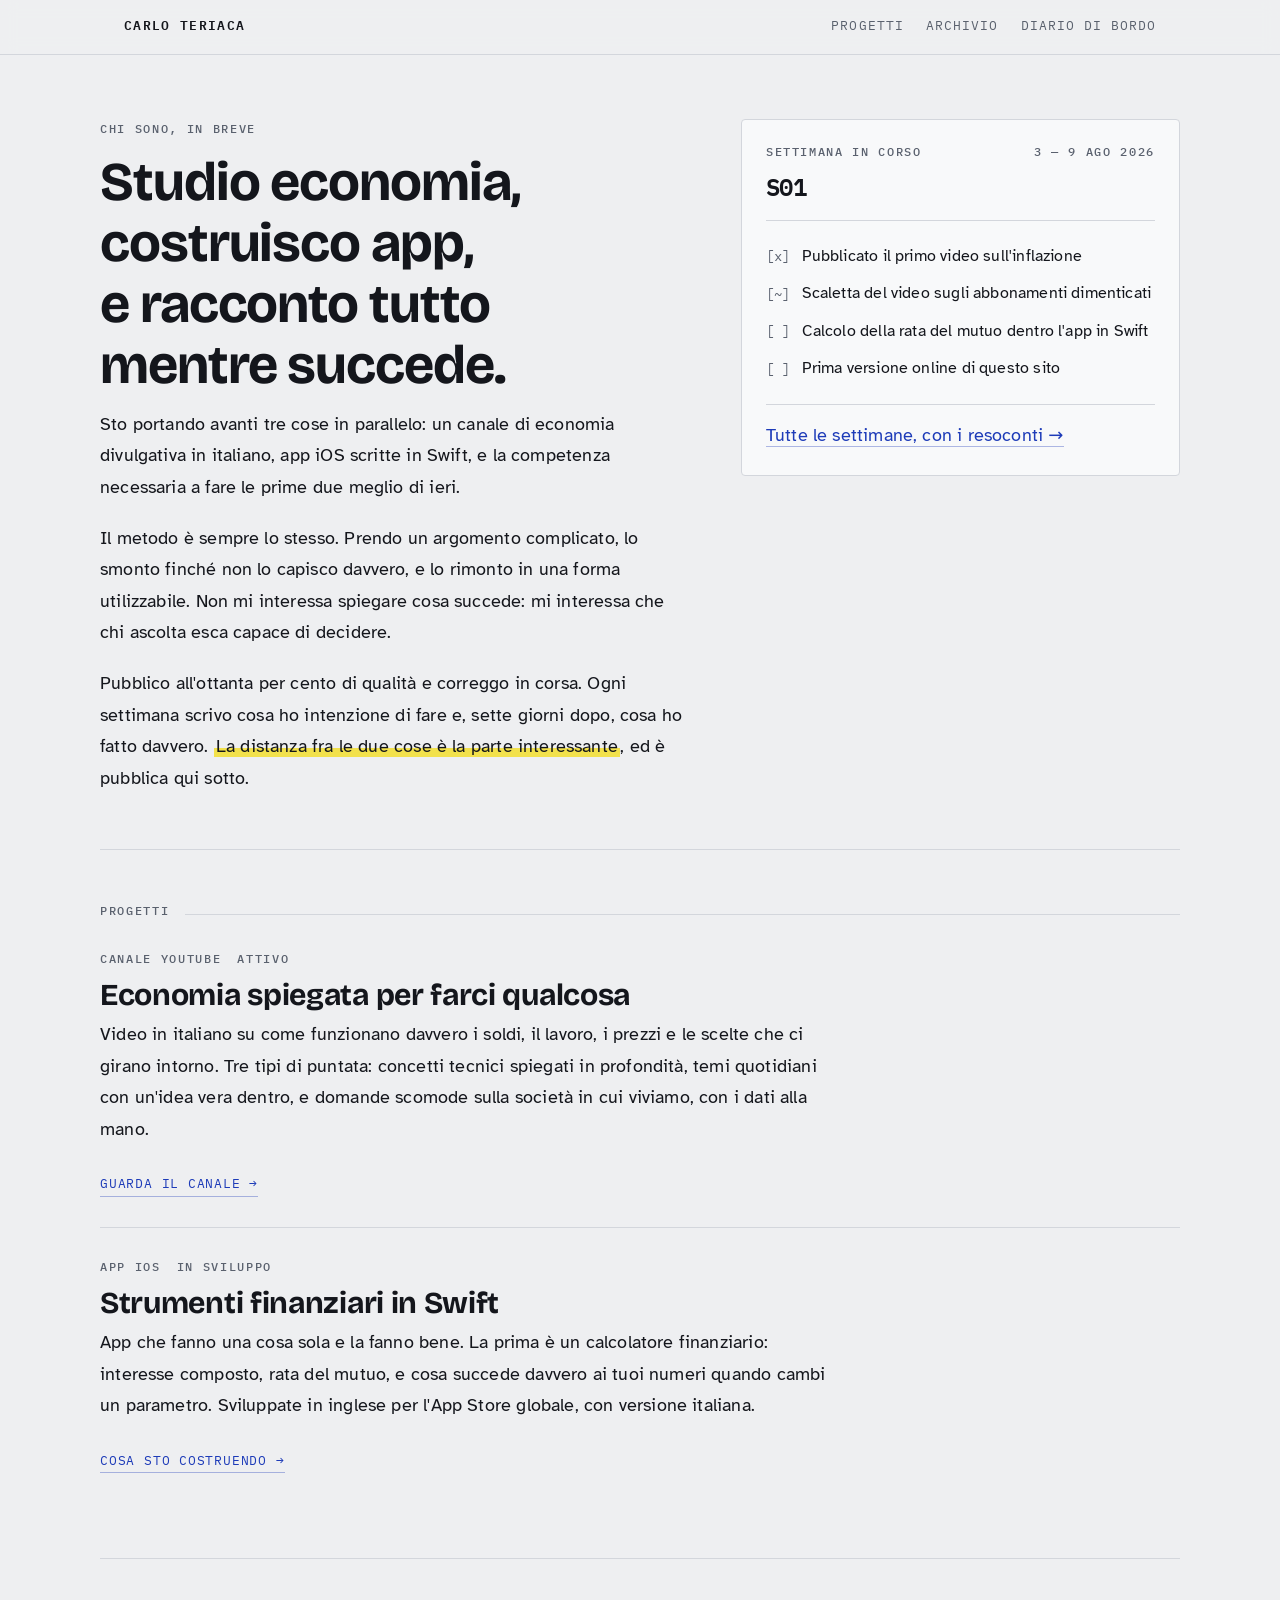
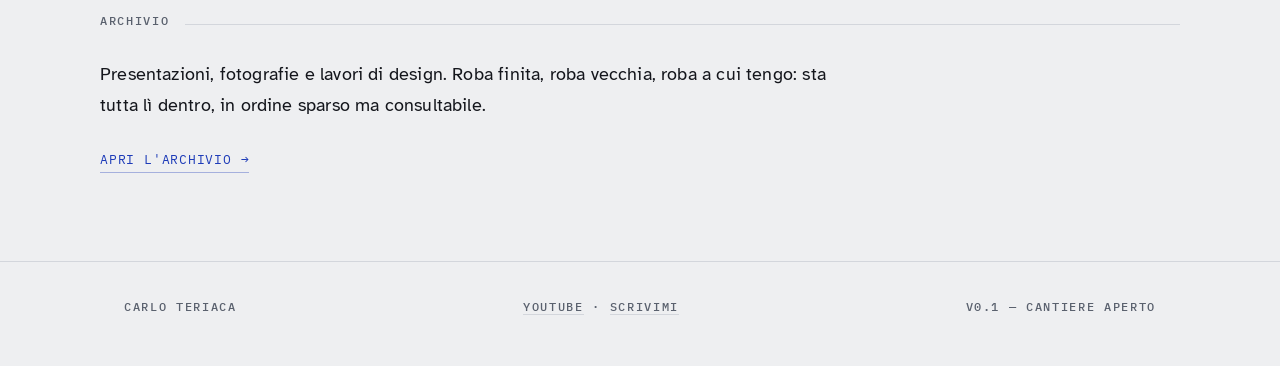
==== index.html @ e56ac896 "Add files via upload" ====
<!DOCTYPE html>
<!--
  HOME — cosa cambiare qui:
  1) "Carlo Teriaca"  -> il tuo nome (compare nel titolo, nella barra e nel footer)
  2) "info@carloteriaca.com" -> la tua email
  3) "https://www.youtube.com/@carloteriaca_economia" -> il link vero del canale
  4) Il blocco "Settimana in corso": aggiornalo ogni lunedì, è lo stesso testo
     che metti anche in diario.html
  Per la versione inglese: duplica tutta la cartella in /en/ e traduci.
-->
<html lang="it">
<head>
<meta charset="utf-8">
<meta name="viewport" content="width=device-width, initial-scale=1">
<title>Carlo Teriaca — economia, app, lavori in corso</title>
<meta name="description" content="Canale di economia divulgativa, app iOS in Swift e un diario settimanale di quello che sto costruendo.">
<link rel="preconnect" href="https://fonts.googleapis.com">
<link rel="preconnect" href="https://fonts.gstatic.com" crossorigin>
<link href="https://fonts.googleapis.com/css2?family=Atkinson+Hyperlegible:ital,wght@0,400;0,700;1,400&family=Bricolage+Grotesque:opsz,wght@12..96,700&family=IBM+Plex+Mono:wght@400;500;600&display=swap" rel="stylesheet">
<link rel="stylesheet" href="style.css">
</head>
<body>

<a class="skip" href="#main">Vai al contenuto</a>

<header class="topbar">
  <div class="topbar__inner">
    <a class="brand" href="index.html">Carlo Teriaca</a>
    <nav class="nav" aria-label="Principale">
      <a href="progetti.html">Progetti</a>
      <a href="archivio.html">Archivio</a>
      <a href="diario.html">Diario di bordo</a>
    </nav>
  </div>
</header>

<main id="main">

  <!-- ============ APERTURA: MANIFESTO + SETTIMANA IN CORSO ============ -->
  <section class="wrap hero">
    <div class="hero__grid">

      <div class="rise">
        <p class="label">Chi sono, in breve</p>
        <h1>Studio economia, costruisco app, e racconto tutto mentre succede.</h1>
        <p class="lead">Sto portando avanti tre cose in parallelo: un canale di economia divulgativa in italiano, app iOS scritte in Swift, e la competenza necessaria a fare le prime due meglio di ieri.</p>
        <p>Il metodo è sempre lo stesso. Prendo un argomento complicato, lo smonto finché non lo capisco davvero, e lo rimonto in una forma utilizzabile. Non mi interessa spiegare cosa succede: mi interessa che chi ascolta esca capace di decidere.</p>
        <p>Pubblico all'ottanta per cento di qualità e correggo in corsa. Ogni settimana scrivo cosa ho intenzione di fare e, sette giorni dopo, cosa ho fatto davvero. <span class="mark">La distanza fra le due cose è la parte interessante</span>, ed è pubblica qui sotto.</p>
      </div>

      <!-- Aggiorna questo riquadro ogni lunedì. Glifi disponibili:
           [ ] da fare   [x] fatto   [~] a metà   [>] rimandato -->
      <aside class="ledger rise rise--late" aria-labelledby="settimana">
        <div class="ledger__head">
          <div>
            <p class="label">Settimana in corso</p>
            <span class="ledger__week" id="settimana">S01</span>
          </div>
          <span class="label">3 — 9 ago 2026</span>
        </div>

        <ul class="ledger__list">
          <li><span class="glyph" aria-hidden="true">[x]</span><span><span class="sr-only">Fatto: </span>Pubblicato il primo video sull'inflazione</span></li>
          <li><span class="glyph" aria-hidden="true">[~]</span><span><span class="sr-only">A metà: </span>Scaletta del video sugli abbonamenti dimenticati</span></li>
          <li><span class="glyph" aria-hidden="true">[ ]</span><span><span class="sr-only">Da fare: </span>Calcolo della rata del mutuo dentro l'app in Swift</span></li>
          <li><span class="glyph" aria-hidden="true">[ ]</span><span><span class="sr-only">Da fare: </span>Prima versione online di questo sito</span></li>
        </ul>

        <div class="ledger__foot">
          <a href="diario.html">Tutte le settimane, con i resoconti →</a>
        </div>
      </aside>

    </div>
  </section>

  <!-- ============ PROGETTI ============ -->
  <section class="wrap band">
    <div class="band__head"><h2 class="label">Progetti</h2></div>

    <article class="project">
      <div class="project__meta">
        <span class="label">Canale YouTube</span>
        <span class="label">Attivo</span>
      </div>
      <h3>Economia spiegata per farci qualcosa</h3>
      <p>Video in italiano su come funzionano davvero i soldi, il lavoro, i prezzi e le scelte che ci girano intorno. Tre tipi di puntata: concetti tecnici spiegati in profondità, temi quotidiani con un'idea vera dentro, e domande scomode sulla società in cui viviamo, con i dati alla mano.</p>
      <a class="project__link" href="https://www.youtube.com/@carloteriaca_economia">Guarda il canale →</a>
    </article>

    <article class="project">
      <div class="project__meta">
        <span class="label">App iOS</span>
        <span class="label">In sviluppo</span>
      </div>
      <h3>Strumenti finanziari in Swift</h3>
      <p>App che fanno una cosa sola e la fanno bene. La prima è un calcolatore finanziario: interesse composto, rata del mutuo, e cosa succede davvero ai tuoi numeri quando cambi un parametro. Sviluppate in inglese per l'App Store globale, con versione italiana.</p>
      <a class="project__link" href="progetti.html">Cosa sto costruendo →</a>
    </article>
  </section>

  <!-- ============ ARCHIVIO ============ -->
  <section class="wrap band">
    <div class="band__head"><h2 class="label">Archivio</h2></div>
    <p class="lead">Presentazioni, fotografie e lavori di design. Roba finita, roba vecchia, roba a cui tengo: sta tutta lì dentro, in ordine sparso ma consultabile.</p>
    <p><a class="project__link" href="archivio.html">Apri l'archivio →</a></p>
  </section>

</main>

<footer class="footer">
  <div class="wrap footer__inner">
    <span class="label">Carlo Teriaca</span>
    <span class="label"><a href="https://www.youtube.com/@carloteriaca_economia">YouTube</a> · <a href="mailto:info@carloteriaca.com">Scrivimi</a></span>
    <span class="label">v0.1 — cantiere aperto</span>
  </div>
</footer>

</body>
</html>
---- style.css ----
/* =========================================================
   FOGLIO DI STILE UNICO — vale per tutte le pagine del sito.
   Struttura del file:
   1. Token (colori, misure)      2. Reset e base
   3. Tipografia                  4. Barra di navigazione
   5. Impaginazione e sezioni     6. Registro settimanale
   7. Progetti                    8. Archivio
   9. Diario di bordo            10. Footer
   11. Responsive                12. Accessibilità e movimento
   ========================================================= */

/* ---------- 1. TOKEN ---------- */
:root {
  --paper:      #EEEFF1;   /* fondo: grigio carta freddo */
  --paper-card: #F8F9FA;   /* fondo dei riquadri */
  --ink:        #14161C;   /* testo principale */
  --ink-soft:   #5A616E;   /* testo secondario */
  --rule:       #D3D6DC;   /* linee di separazione */
  --blue:       #1D3BB8;   /* colore dei link e degli accenti */
  --mark:       #F2E14C;   /* evidenziatore: solo per "in corso" */

  --wrap:       1080px;
  --prose:      62ch;      /* riga corta: si legge meglio */
  --radius:     4px;
}

@media (prefers-color-scheme: dark) {
  :root {
    --paper:      #101319;
    --paper-card: #171B23;
    --ink:        #E8EAEE;
    --ink-soft:   #98A0AE;
    --rule:       #2A3040;
    --blue:       #8AA2FF;
    --mark:       #F2E14C;
  }
}

/* ---------- 2. RESET E BASE ---------- */
*, *::before, *::after { box-sizing: border-box; }

html { -webkit-text-size-adjust: 100%; }

body {
  margin: 0;
  background: var(--paper);
  color: var(--ink);
  font-family: "Atkinson Hyperlegible", ui-sans-serif, system-ui, -apple-system, "Segoe UI", sans-serif;
  font-size: 18px;
  line-height: 1.75;
  letter-spacing: 0.01em;
  text-align: left;          /* mai testo giustificato */
  -webkit-font-smoothing: antialiased;
}

img { max-width: 100%; display: block; height: auto; }

a {
  color: var(--blue);
  text-decoration: none;
  border-bottom: 1.5px solid color-mix(in srgb, var(--blue) 35%, transparent);
  transition: border-color .18s ease, color .18s ease;
}
a:hover { border-bottom-color: var(--blue); }

:focus-visible {
  outline: 3px solid var(--blue);
  outline-offset: 3px;
  border-radius: 2px;
}

/* ---------- 3. TIPOGRAFIA ---------- */
h1, h2, h3 {
  font-family: "Bricolage Grotesque", ui-sans-serif, system-ui, sans-serif;
  font-weight: 700;
  line-height: 1.12;
  letter-spacing: -0.02em;
  margin: 0 0 .5em;
  text-wrap: balance;
}
h1 { font-size: clamp(2.1rem, 5.5vw, 3.4rem); }
h2 { font-size: clamp(1.6rem, 3.4vw, 2.2rem); }
h3 { font-size: 1.2rem; letter-spacing: -0.01em; }

p { margin: 0 0 1.1em; max-width: var(--prose); }
p:last-child { margin-bottom: 0; }

.lead { font-size: 1.12rem; }
.muted { color: var(--ink-soft); }

/* etichette, date, numeri: tutto in monospazio */
.label {
  font-family: "IBM Plex Mono", ui-monospace, "SFMono-Regular", Menlo, monospace;
  font-size: .74rem;
  font-weight: 500;
  letter-spacing: .14em;
  text-transform: uppercase;
  color: var(--ink-soft);
}

/* evidenziatore: usato SOLO per ciò che è in corso adesso */
.mark {
  background: linear-gradient(to top, var(--mark) 0%, var(--mark) 42%, transparent 42%);
  padding: 0 .12em;
}
@media (prefers-color-scheme: dark) {
  .mark { background: none; box-shadow: inset 0 -2px 0 var(--mark); }
}

/* ---------- 4. BARRA DI NAVIGAZIONE ---------- */
.topbar {
  border-bottom: 1px solid var(--rule);
  background: color-mix(in srgb, var(--paper) 88%, transparent);
  backdrop-filter: blur(8px);
  position: sticky;
  top: 0;
  z-index: 10;
}
.topbar__inner {
  max-width: var(--wrap);
  margin: 0 auto;
  padding: .85rem 1.5rem;
  display: flex;
  flex-wrap: wrap;
  gap: .6rem 1.4rem;
  align-items: baseline;
  justify-content: space-between;
}
.brand {
  font-family: "IBM Plex Mono", ui-monospace, monospace;
  font-size: .84rem;
  font-weight: 600;
  letter-spacing: .1em;
  text-transform: uppercase;
  color: var(--ink);
  border-bottom: none;
}
.brand:hover { color: var(--blue); }

.nav { display: flex; gap: 1.4rem; flex-wrap: wrap; }
.nav a {
  font-family: "IBM Plex Mono", ui-monospace, monospace;
  font-size: .8rem;
  letter-spacing: .08em;
  text-transform: uppercase;
  color: var(--ink-soft);
  border-bottom: 1.5px solid transparent;
  padding-bottom: 2px;
}
.nav a:hover { color: var(--ink); border-bottom-color: var(--rule); }
.nav a[aria-current="page"] { color: var(--ink); border-bottom-color: var(--blue); }

/* ---------- 5. IMPAGINAZIONE E SEZIONI ---------- */
.wrap { max-width: var(--wrap); margin: 0 auto; padding: 0 1.5rem; }

.band { padding: 3.4rem 0; border-top: 1px solid var(--rule); }
.band:first-of-type { border-top: none; }
.band__head {
  display: flex;
  align-items: baseline;
  gap: 1rem;
  margin-bottom: 2rem;
}
.band__head .label { white-space: nowrap; margin: 0; }
.band__head h2 { margin: 0; }
.band__head::after {
  content: "";
  flex: 1;
  height: 1px;
  background: var(--rule);
}

.hero { padding: 4rem 0 3.4rem; }
.hero__grid {
  display: grid;
  grid-template-columns: minmax(0, 1.35fr) minmax(0, 1fr);
  gap: 3rem;
  align-items: start;
}
.hero h1 { margin-bottom: .8rem; }

/* ---------- 6. REGISTRO SETTIMANALE (elemento firma) ---------- */
.ledger {
  background: var(--paper-card);
  border: 1px solid var(--rule);
  border-radius: var(--radius);
  padding: 1.4rem 1.5rem 1.5rem;
}
.ledger__head {
  display: flex;
  align-items: baseline;
  justify-content: space-between;
  gap: 1rem;
  padding-bottom: .8rem;
  margin-bottom: 1rem;
  border-bottom: 1px solid var(--rule);
}
.ledger__head p { margin: 0 0 .15rem; }
.ledger__week {
  font-family: "IBM Plex Mono", ui-monospace, monospace;
  font-size: 1.5rem;
  font-weight: 600;
  letter-spacing: -0.02em;
  color: var(--ink);
}
.ledger__list { list-style: none; margin: 0; padding: 0; }
.ledger__list li {
  display: flex;
  gap: .7rem;
  padding: .42rem 0;
  line-height: 1.55;
  font-size: .97rem;
}
.glyph {
  font-family: "IBM Plex Mono", ui-monospace, monospace;
  font-size: .9rem;
  color: var(--ink-soft);
  flex: none;
  padding-top: .1rem;
}
.glyph--done { color: var(--blue); font-weight: 600; }
.ledger__foot { margin-top: 1.1rem; padding-top: .9rem; border-top: 1px solid var(--rule); }

/* ---------- 7. PROGETTI ---------- */
.project { padding: 1.8rem 0; border-top: 1px solid var(--rule); }
.project:first-of-type { border-top: none; padding-top: 0; }
.project__meta { display: flex; gap: 1rem; flex-wrap: wrap; margin-bottom: .5rem; }
.project h3 { font-size: clamp(1.4rem, 3vw, 1.9rem); margin-bottom: .45rem; }
.project__link {
  font-family: "IBM Plex Mono", ui-monospace, monospace;
  font-size: .82rem;
  letter-spacing: .06em;
  text-transform: uppercase;
  display: inline-block;
  margin-top: .5rem;
}

/* ---------- 8. ARCHIVIO ---------- */
.grid {
  display: grid;
  grid-template-columns: repeat(auto-fill, minmax(230px, 1fr));
  gap: 1.6rem;
}
.card { border-bottom: none; display: block; color: var(--ink); }
.card:hover .thumb { border-color: var(--blue); }
.card:hover .card__title { color: var(--blue); }
.thumb {
  aspect-ratio: 4 / 3;
  border: 1px solid var(--rule);
  border-radius: var(--radius);
  background: var(--paper-card);
  background-image:
    repeating-linear-gradient(135deg, var(--rule) 0 1px, transparent 1px 11px);
  display: flex;
  align-items: flex-end;
  padding: .7rem;
  overflow: hidden;
  transition: border-color .18s ease;
}
.thumb:has(img) { padding: 0; align-items: stretch; }
.thumb img { width: 100%; height: 100%; object-fit: cover; }
.thumb__type {
  font-family: "IBM Plex Mono", ui-monospace, monospace;
  font-size: .7rem;
  letter-spacing: .1em;
  background: var(--paper);
  border: 1px solid var(--rule);
  border-radius: 2px;
  padding: .1rem .4rem;
  color: var(--ink-soft);
}
.card__meta { margin: .7rem 0 .15rem; display: flex; gap: .8rem; }
.card__title { display: block; font-weight: 700; line-height: 1.3; transition: color .18s ease; }
.card__desc { display: block; font-size: .92rem; color: var(--ink-soft); line-height: 1.5; margin-top: .2rem; }

.empty {
  border: 1px dashed var(--rule);
  border-radius: var(--radius);
  padding: 1.6rem;
  color: var(--ink-soft);
  font-size: .95rem;
}

/* ---------- 9. DIARIO DI BORDO ---------- */
.entry { padding: 2.4rem 0; border-top: 1px solid var(--rule); }
.entry:first-of-type { border-top: none; padding-top: .5rem; }
.entry__head {
  display: flex;
  align-items: baseline;
  gap: 1rem;
  flex-wrap: wrap;
  margin-bottom: 1.4rem;
}
.entry__num {
  font-family: "IBM Plex Mono", ui-monospace, monospace;
  font-size: 1.6rem;
  font-weight: 600;
  letter-spacing: -0.02em;
}
.entry__cols {
  display: grid;
  grid-template-columns: repeat(2, minmax(0, 1fr));
  gap: 2.4rem;
}
.col__label { display: block; margin-bottom: .8rem; }
.col ul { list-style: none; margin: 0; padding: 0; }
.col li {
  display: flex;
  gap: .7rem;
  padding: .42rem 0;
  font-size: .97rem;
  line-height: 1.55;
}
.col p { font-size: .97rem; }
.lesson {
  border-left: 2px solid var(--blue);
  padding-left: 1rem;
  margin-top: 1.2rem;
}

/* ---------- 10. FOOTER ---------- */
.footer {
  border-top: 1px solid var(--rule);
  margin-top: 2rem;
  padding: 2.2rem 0 3rem;
}
.footer__inner {
  display: flex;
  flex-wrap: wrap;
  gap: 1rem 2rem;
  justify-content: space-between;
  align-items: baseline;
}
.footer a { color: var(--ink-soft); border-bottom-color: var(--rule); }
.footer a:hover { color: var(--blue); }

/* ---------- 11. RESPONSIVE ---------- */
@media (max-width: 860px) {
  .hero__grid { grid-template-columns: 1fr; gap: 2.2rem; }
  .entry__cols { grid-template-columns: 1fr; gap: 1.8rem; }
}
@media (max-width: 560px) {
  body { font-size: 17px; }
  .hero { padding: 2.6rem 0 2.2rem; }
  .band { padding: 2.6rem 0; }
  .topbar__inner { padding: .75rem 1.2rem; }
  .wrap { padding: 0 1.2rem; }
  .nav { gap: 1rem; }
}

/* ---------- 12. ACCESSIBILITÀ E MOVIMENTO ---------- */
.sr-only {
  position: absolute; width: 1px; height: 1px;
  padding: 0; margin: -1px; overflow: hidden;
  clip: rect(0 0 0 0); white-space: nowrap; border: 0;
}
.skip {
  position: absolute; left: -9999px;
  background: var(--ink); color: var(--paper);
  padding: .6rem 1rem; z-index: 100; border: none;
}
.skip:focus { left: 1rem; top: .6rem; }

.rise { animation: rise .5s cubic-bezier(.2,.7,.3,1) backwards; }
.rise--late { animation-delay: .09s; }
@keyframes rise {
  from { opacity: 0; transform: translateY(10px); }
  to   { opacity: 1; transform: none; }
}

@media (prefers-reduced-motion: reduce) {
  *, *::before, *::after {
    animation-duration: .01ms !important;
    animation-iteration-count: 1 !important;
    transition-duration: .01ms !important;
  }
}
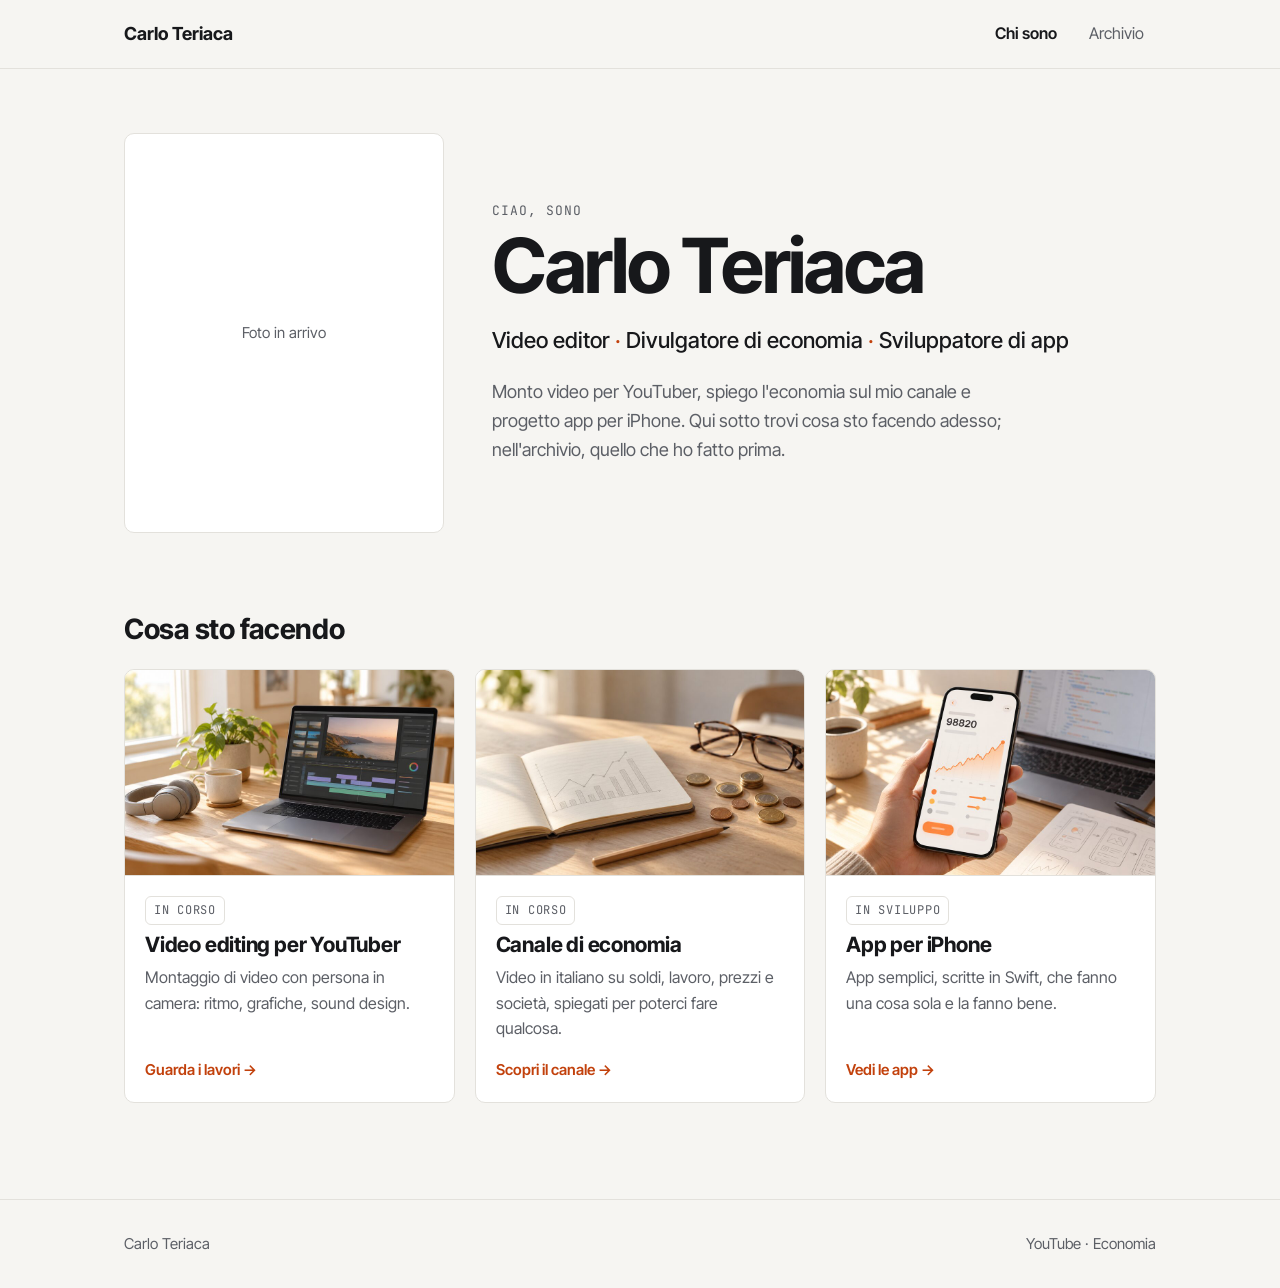
==== commit 8e5788fe: "Nuova versione del sito" ====
--- a/index.html
+++ b/index.html
@@ -1,22 +1,13 @@
 <!DOCTYPE html>
-<!--
-  HOME — cosa cambiare qui:
-  1) "Carlo Teriaca"  -> il tuo nome (compare nel titolo, nella barra e nel footer)
-  2) "info@carloteriaca.com" -> la tua email
-  3) "https://www.youtube.com/@carloteriaca_economia" -> il link vero del canale
-  4) Il blocco "Settimana in corso": aggiornalo ogni lunedì, è lo stesso testo
-     che metti anche in diario.html
-  Per la versione inglese: duplica tutta la cartella in /en/ e traduci.
--->
 <html lang="it">
 <head>
 <meta charset="utf-8">
 <meta name="viewport" content="width=device-width, initial-scale=1">
-<title>Carlo Teriaca — economia, app, lavori in corso</title>
-<meta name="description" content="Canale di economia divulgativa, app iOS in Swift e un diario settimanale di quello che sto costruendo.">
+<title>Carlo Teriaca — video editor, economia, app</title>
+<meta name="description" content="Carlo Teriaca: video editor per YouTuber, divulgatore di economia e sviluppatore di app iOS.">
 <link rel="preconnect" href="https://fonts.googleapis.com">
 <link rel="preconnect" href="https://fonts.gstatic.com" crossorigin>
-<link href="https://fonts.googleapis.com/css2?family=Atkinson+Hyperlegible:ital,wght@0,400;0,700;1,400&family=Bricolage+Grotesque:opsz,wght@12..96,700&family=IBM+Plex+Mono:wght@400;500;600&display=swap" rel="stylesheet">
+<link href="https://fonts.googleapis.com/css2?family=Inter+Tight:wght@400;500;600;700&family=JetBrains+Mono:wght@400;500&display=swap" rel="stylesheet">
 <link rel="stylesheet" href="style.css">
 </head>
 <body>
@@ -24,95 +15,85 @@
 <a class="skip" href="#main">Vai al contenuto</a>
 
 <header class="topbar">
-  <div class="topbar__inner">
-    <a class="brand" href="index.html">Carlo Teriaca</a>
+  <div class="wrap topbar__inner">
+    <span class="brand">Carlo Teriaca</span>
     <nav class="nav" aria-label="Principale">
-      <a href="progetti.html">Progetti</a>
+      <a href="index.html" aria-current="page">Chi sono</a>
       <a href="archivio.html">Archivio</a>
-      <a href="diario.html">Diario di bordo</a>
     </nav>
   </div>
 </header>
 
 <main id="main">
+  <div class="wrap">
 
-  <!-- ============ APERTURA: MANIFESTO + SETTIMANA IN CORSO ============ -->
-  <section class="wrap hero">
-    <div class="hero__grid">
-
-      <div class="rise">
-        <p class="label">Chi sono, in breve</p>
-        <h1>Studio economia, costruisco app, e racconto tutto mentre succede.</h1>
-        <p class="lead">Sto portando avanti tre cose in parallelo: un canale di economia divulgativa in italiano, app iOS scritte in Swift, e la competenza necessaria a fare le prime due meglio di ieri.</p>
-        <p>Il metodo è sempre lo stesso. Prendo un argomento complicato, lo smonto finché non lo capisco davvero, e lo rimonto in una forma utilizzabile. Non mi interessa spiegare cosa succede: mi interessa che chi ascolta esca capace di decidere.</p>
-        <p>Pubblico all'ottanta per cento di qualità e correggo in corsa. Ogni settimana scrivo cosa ho intenzione di fare e, sette giorni dopo, cosa ho fatto davvero. <span class="mark">La distanza fra le due cose è la parte interessante</span>, ed è pubblica qui sotto.</p>
+    <section class="intro">
+      <!-- FOTO: metti la foto in assets/img/carlo.jpg (verticale, circa 800x1000 pixel).
+           Finché la foto non c'è, compare il riquadro vuoto. -->
+      <div class="portrait">
+        <img src="assets/img/carlo.jpg" alt="Ritratto di Carlo Teriaca"
+             onerror="this.remove(); document.getElementById('foto-vuota').hidden = false;">
+        <p class="portrait__empty" id="foto-vuota" hidden>Foto in arrivo</p>
       </div>
 
-      <!-- Aggiorna questo riquadro ogni lunedì. Glifi disponibili:
-           [ ] da fare   [x] fatto   [~] a metà   [>] rimandato -->
-      <aside class="ledger rise rise--late" aria-labelledby="settimana">
-        <div class="ledger__head">
-          <div>
-            <p class="label">Settimana in corso</p>
-            <span class="ledger__week" id="settimana">S01</span>
+      <div>
+        <p class="label">Ciao, sono</p>
+        <h1>Carlo Teriaca</h1>
+        <p class="roles">Video editor <span>·</span> Divulgatore di economia <span>·</span> Sviluppatore di app</p>
+        <p class="lead">Monto video per YouTuber, spiego l'economia sul mio canale e progetto app per iPhone. Qui sotto trovi cosa sto facendo adesso; nell'archivio, quello che ho fatto prima.</p>
+      </div>
+    </section>
+
+    <section class="section" aria-labelledby="ora">
+      <div class="section__head">
+        <h2 id="ora">Cosa sto facendo</h2>
+      </div>
+
+      <div class="grid">
+        <a class="card" href="progetti/canale-editor.html">
+          <div class="card__media"><img src="assets/img/editing.jpg" alt="Portatile con un programma di montaggio video aperto" loading="lazy"></div>
+          <div class="card__body">
+            <span class="status">In corso</span>
+            <h3>Video editing per YouTuber</h3>
+            <p>Montaggio di video con persona in camera: ritmo, grafiche, sound design.</p>
+            <span class="card__cta">Guarda i lavori →</span>
           </div>
-          <span class="label">3 — 9 ago 2026</span>
-        </div>
+        </a>
 
-        <ul class="ledger__list">
-          <li><span class="glyph" aria-hidden="true">[x]</span><span><span class="sr-only">Fatto: </span>Pubblicato il primo video sull'inflazione</span></li>
-          <li><span class="glyph" aria-hidden="true">[~]</span><span><span class="sr-only">A metà: </span>Scaletta del video sugli abbonamenti dimenticati</span></li>
-          <li><span class="glyph" aria-hidden="true">[ ]</span><span><span class="sr-only">Da fare: </span>Calcolo della rata del mutuo dentro l'app in Swift</span></li>
-          <li><span class="glyph" aria-hidden="true">[ ]</span><span><span class="sr-only">Da fare: </span>Prima versione online di questo sito</span></li>
-        </ul>
+        <a class="card" href="progetti/canale-economia.html">
+          <div class="card__media"><img src="assets/img/economia.jpg" alt="Quaderno con un grafico a matita e alcune monete" loading="lazy"></div>
+          <div class="card__body">
+            <span class="status">In corso</span>
+            <h3>Canale di economia</h3>
+            <p>Video in italiano su soldi, lavoro, prezzi e società, spiegati per poterci fare qualcosa.</p>
+            <span class="card__cta">Scopri il canale →</span>
+          </div>
+        </a>
 
-        <div class="ledger__foot">
-          <a href="diario.html">Tutte le settimane, con i resoconti →</a>
-        </div>
-      </aside>
+        <a class="card" href="progetti/app.html">
+          <div class="card__media"><img src="assets/img/app.jpg" alt="Mano che tiene uno smartphone con un'app finanziaria" loading="lazy"></div>
+          <div class="card__body">
+            <span class="status">In sviluppo</span>
+            <h3>App per iPhone</h3>
+            <p>App semplici, scritte in Swift, che fanno una cosa sola e la fanno bene.</p>
+            <span class="card__cta">Vedi le app →</span>
+          </div>
+        </a>
+      </div>
+    </section>
 
-    </div>
-  </section>
-
-  <!-- ============ PROGETTI ============ -->
-  <section class="wrap band">
-    <div class="band__head"><h2 class="label">Progetti</h2></div>
-
-    <article class="project">
-      <div class="project__meta">
-        <span class="label">Canale YouTube</span>
-        <span class="label">Attivo</span>
-      </div>
-      <h3>Economia spiegata per farci qualcosa</h3>
-      <p>Video in italiano su come funzionano davvero i soldi, il lavoro, i prezzi e le scelte che ci girano intorno. Tre tipi di puntata: concetti tecnici spiegati in profondità, temi quotidiani con un'idea vera dentro, e domande scomode sulla società in cui viviamo, con i dati alla mano.</p>
-      <a class="project__link" href="https://www.youtube.com/@carloteriaca_economia">Guarda il canale →</a>
-    </article>
-
-    <article class="project">
-      <div class="project__meta">
-        <span class="label">App iOS</span>
-        <span class="label">In sviluppo</span>
-      </div>
-      <h3>Strumenti finanziari in Swift</h3>
-      <p>App che fanno una cosa sola e la fanno bene. La prima è un calcolatore finanziario: interesse composto, rata del mutuo, e cosa succede davvero ai tuoi numeri quando cambi un parametro. Sviluppate in inglese per l'App Store globale, con versione italiana.</p>
-      <a class="project__link" href="progetti.html">Cosa sto costruendo →</a>
-    </article>
-  </section>
-
-  <!-- ============ ARCHIVIO ============ -->
-  <section class="wrap band">
-    <div class="band__head"><h2 class="label">Archivio</h2></div>
-    <p class="lead">Presentazioni, fotografie e lavori di design. Roba finita, roba vecchia, roba a cui tengo: sta tutta lì dentro, in ordine sparso ma consultabile.</p>
-    <p><a class="project__link" href="archivio.html">Apri l'archivio →</a></p>
-  </section>
-
+  </div>
 </main>
 
 <footer class="footer">
   <div class="wrap footer__inner">
-    <span class="label">Carlo Teriaca</span>
-    <span class="label"><a href="https://www.youtube.com/@carloteriaca_economia">YouTube</a> · <a href="mailto:info@carloteriaca.com">Scrivimi</a></span>
-    <span class="label">v0.1 — cantiere aperto</span>
+    <span>Carlo Teriaca</span>
+    <nav aria-label="Canali">
+      <a href="https://www.youtube.com/@carloteriaca_economia">YouTube · Economia</a>
+      <!-- CANALE EDITOR: quando hai l'indirizzo, togli i segni di commento qui sotto e inserisci il link.
+      <a href="LINK_CANALE_EDITOR">YouTube · Editing</a>
+      -->
+    </nav>
   </div>
 </footer>
 
--- a/style.css
+++ b/style.css
@@ -1,377 +1,256 @@
 /* =========================================================
-   FOGLIO DI STILE UNICO — vale per tutte le pagine del sito.
-   Struttura del file:
-   1. Token (colori, misure)      2. Reset e base
-   3. Tipografia                  4. Barra di navigazione
-   5. Impaginazione e sezioni     6. Registro settimanale
-   7. Progetti                    8. Archivio
-   9. Diario di bordo            10. Footer
-   11. Responsive                12. Accessibilità e movimento
+   FOGLIO DI STILE UNICO — vale per tutte le pagine.
+   Colori, caratteri e misure sono tutti nel blocco :root qui sotto:
+   cambiando un valore lì cambia tutto il sito.
    ========================================================= */
 
-/* ---------- 1. TOKEN ---------- */
 :root {
-  --paper:      #EEEFF1;   /* fondo: grigio carta freddo */
-  --paper-card: #F8F9FA;   /* fondo dei riquadri */
-  --ink:        #14161C;   /* testo principale */
-  --ink-soft:   #5A616E;   /* testo secondario */
-  --rule:       #D3D6DC;   /* linee di separazione */
-  --blue:       #1D3BB8;   /* colore dei link e degli accenti */
-  --mark:       #F2E14C;   /* evidenziatore: solo per "in corso" */
-
-  --wrap:       1080px;
-  --prose:      62ch;      /* riga corta: si legge meglio */
-  --radius:     4px;
+  --bg:        #F6F5F2;   /* fondo pagina */
+  --surface:   #FFFFFF;   /* fondo dei riquadri */
+  --ink:       #17181B;   /* testo principale */
+  --ink-soft:  #5C5F66;   /* testo secondario */
+  --rule:      #E3E1DC;   /* linee e bordi */
+  --accent:    #C2410C;   /* colore unico di accento */
+  --stage:     #EDEAE1;   /* fondo avorio dietro le immagini del visore */
+  --wrap:      1080px;
+  --radius:    10px;
+  --font:      "Inter Tight", ui-sans-serif, system-ui, -apple-system, "Segoe UI", sans-serif;
+  --mono:      "JetBrains Mono", ui-monospace, Consolas, monospace;
 }
 
 @media (prefers-color-scheme: dark) {
   :root {
-    --paper:      #101319;
-    --paper-card: #171B23;
-    --ink:        #E8EAEE;
-    --ink-soft:   #98A0AE;
-    --rule:       #2A3040;
-    --blue:       #8AA2FF;
-    --mark:       #F2E14C;
+    --bg:       #111214;
+    --surface:  #1A1B1F;
+    --ink:      #EDECE8;
+    --ink-soft: #A3A6AD;
+    --rule:     #2B2D33;
+    --accent:   #F07B45;
+    --stage:    #1F2024;
   }
 }
 
-/* ---------- 2. RESET E BASE ---------- */
+/* ---------- Base ---------- */
 *, *::before, *::after { box-sizing: border-box; }
-
 html { -webkit-text-size-adjust: 100%; }
-
 body {
   margin: 0;
-  background: var(--paper);
+  background: var(--bg);
   color: var(--ink);
-  font-family: "Atkinson Hyperlegible", ui-sans-serif, system-ui, -apple-system, "Segoe UI", sans-serif;
+  font-family: var(--font);
   font-size: 18px;
-  line-height: 1.75;
-  letter-spacing: 0.01em;
-  text-align: left;          /* mai testo giustificato */
+  line-height: 1.6;
   -webkit-font-smoothing: antialiased;
 }
-
 img { max-width: 100%; display: block; height: auto; }
-
-a {
-  color: var(--blue);
-  text-decoration: none;
-  border-bottom: 1.5px solid color-mix(in srgb, var(--blue) 35%, transparent);
-  transition: border-color .18s ease, color .18s ease;
-}
-a:hover { border-bottom-color: var(--blue); }
-
-:focus-visible {
-  outline: 3px solid var(--blue);
-  outline-offset: 3px;
-  border-radius: 2px;
-}
-
-/* ---------- 3. TIPOGRAFIA ---------- */
-h1, h2, h3 {
-  font-family: "Bricolage Grotesque", ui-sans-serif, system-ui, sans-serif;
-  font-weight: 700;
-  line-height: 1.12;
-  letter-spacing: -0.02em;
-  margin: 0 0 .5em;
-  text-wrap: balance;
-}
-h1 { font-size: clamp(2.1rem, 5.5vw, 3.4rem); }
-h2 { font-size: clamp(1.6rem, 3.4vw, 2.2rem); }
-h3 { font-size: 1.2rem; letter-spacing: -0.01em; }
-
-p { margin: 0 0 1.1em; max-width: var(--prose); }
-p:last-child { margin-bottom: 0; }
-
-.lead { font-size: 1.12rem; }
-.muted { color: var(--ink-soft); }
-
-/* etichette, date, numeri: tutto in monospazio */
+a { color: inherit; }
+h1, h2, h3 { line-height: 1.15; margin: 0; letter-spacing: -0.01em; }
+p { margin: 0; }
+
+.wrap { max-width: var(--wrap); margin: 0 auto; padding: 0 24px; }
+
 .label {
-  font-family: "IBM Plex Mono", ui-monospace, "SFMono-Regular", Menlo, monospace;
-  font-size: .74rem;
-  font-weight: 500;
-  letter-spacing: .14em;
+  font-family: var(--mono);
+  font-size: 13px;
+  letter-spacing: 0.08em;
   text-transform: uppercase;
   color: var(--ink-soft);
 }
 
-/* evidenziatore: usato SOLO per ciò che è in corso adesso */
-.mark {
-  background: linear-gradient(to top, var(--mark) 0%, var(--mark) 42%, transparent 42%);
-  padding: 0 .12em;
-}
-@media (prefers-color-scheme: dark) {
-  .mark { background: none; box-shadow: inset 0 -2px 0 var(--mark); }
-}
-
-/* ---------- 4. BARRA DI NAVIGAZIONE ---------- */
-.topbar {
-  border-bottom: 1px solid var(--rule);
-  background: color-mix(in srgb, var(--paper) 88%, transparent);
-  backdrop-filter: blur(8px);
-  position: sticky;
-  top: 0;
-  z-index: 10;
-}
+.skip {
+  position: absolute; left: -9999px; top: 8px;
+  background: var(--ink); color: var(--bg); padding: 8px 14px; border-radius: 6px;
+}
+.skip:focus { left: 16px; }
+
+:focus-visible { outline: 3px solid var(--accent); outline-offset: 3px; border-radius: 4px; }
+
+/* ---------- Barra in alto ---------- */
+.topbar { border-bottom: 1px solid var(--rule); }
 .topbar__inner {
-  max-width: var(--wrap);
-  margin: 0 auto;
-  padding: .85rem 1.5rem;
-  display: flex;
-  flex-wrap: wrap;
-  gap: .6rem 1.4rem;
-  align-items: baseline;
-  justify-content: space-between;
-}
-.brand {
-  font-family: "IBM Plex Mono", ui-monospace, monospace;
-  font-size: .84rem;
-  font-weight: 600;
-  letter-spacing: .1em;
-  text-transform: uppercase;
-  color: var(--ink);
-  border-bottom: none;
-}
-.brand:hover { color: var(--blue); }
-
-.nav { display: flex; gap: 1.4rem; flex-wrap: wrap; }
+  display: flex; align-items: center; justify-content: space-between;
+  flex-wrap: wrap; gap: 12px; min-height: 68px;
+}
+.brand { font-weight: 700; text-decoration: none; font-size: 18px; }
+.nav { display: flex; gap: 8px; flex-wrap: wrap; }
 .nav a {
-  font-family: "IBM Plex Mono", ui-monospace, monospace;
-  font-size: .8rem;
-  letter-spacing: .08em;
-  text-transform: uppercase;
-  color: var(--ink-soft);
-  border-bottom: 1.5px solid transparent;
-  padding-bottom: 2px;
-}
-.nav a:hover { color: var(--ink); border-bottom-color: var(--rule); }
-.nav a[aria-current="page"] { color: var(--ink); border-bottom-color: var(--blue); }
-
-/* ---------- 5. IMPAGINAZIONE E SEZIONI ---------- */
-.wrap { max-width: var(--wrap); margin: 0 auto; padding: 0 1.5rem; }
-
-.band { padding: 3.4rem 0; border-top: 1px solid var(--rule); }
-.band:first-of-type { border-top: none; }
-.band__head {
-  display: flex;
-  align-items: baseline;
-  gap: 1rem;
-  margin-bottom: 2rem;
-}
-.band__head .label { white-space: nowrap; margin: 0; }
-.band__head h2 { margin: 0; }
-.band__head::after {
-  content: "";
-  flex: 1;
-  height: 1px;
-  background: var(--rule);
-}
-
-.hero { padding: 4rem 0 3.4rem; }
-.hero__grid {
+  text-decoration: none; color: var(--ink-soft);
+  padding: 10px 12px; border-radius: 8px; font-size: 16px;
+}
+.nav a:hover { color: var(--ink); background: var(--surface); }
+.nav a[aria-current="page"] { color: var(--ink); font-weight: 600; }
+
+/* ---------- Sezioni ---------- */
+main { padding: 64px 0 96px; }
+.section { margin-top: 80px; }
+.section__head {
+  display: flex; align-items: baseline; justify-content: space-between;
+  gap: 16px; flex-wrap: wrap; margin-bottom: 24px;
+}
+.section__head h2 { font-size: 28px; }
+.more { font-size: 16px; color: var(--ink-soft); text-decoration: none; }
+.more:hover { color: var(--accent); }
+
+.page-head h1 { font-size: clamp(36px, 6vw, 56px); margin-top: 10px; }
+.page-head p { margin-top: 16px; max-width: 60ch; color: var(--ink-soft); font-size: 20px; }
+
+/* ---------- Presentazione (home) ---------- */
+.intro {
   display: grid;
-  grid-template-columns: minmax(0, 1.35fr) minmax(0, 1fr);
-  gap: 3rem;
-  align-items: start;
-}
-.hero h1 { margin-bottom: .8rem; }
-
-/* ---------- 6. REGISTRO SETTIMANALE (elemento firma) ---------- */
-.ledger {
-  background: var(--paper-card);
+  grid-template-columns: minmax(0, 320px) minmax(0, 1fr);
+  gap: 48px; align-items: center;
+}
+.portrait {
+  aspect-ratio: 4 / 5;
+  border-radius: var(--radius);
+  background: var(--surface);
+  border: 1px solid var(--rule);
+  overflow: hidden;
+  display: grid; place-items: center;
+}
+.portrait img { width: 100%; height: 100%; object-fit: cover; }
+.portrait__empty { color: var(--ink-soft); font-size: 15px; text-align: center; padding: 16px; }
+.intro h1 { font-size: clamp(44px, 7vw, 76px); letter-spacing: -0.03em; }
+.roles { margin-top: 14px; font-size: 22px; font-weight: 500; }
+.roles span { color: var(--accent); }
+.intro p.lead { margin-top: 20px; max-width: 52ch; color: var(--ink-soft); }
+
+/* ---------- Schede (progetti e archivio) ---------- */
+.grid {
+  display: grid;
+  grid-template-columns: repeat(auto-fill, minmax(280px, 1fr));
+  gap: 20px;
+}
+/* Griglia a due colonne (archivio): su telefono diventa una colonna. */
+.grid--2 { grid-template-columns: repeat(2, minmax(0, 1fr)); gap: 24px; }
+@media (max-width: 720px) { .grid--2 { grid-template-columns: 1fr; } }
+
+.crumbs { display: flex; gap: 8px; flex-wrap: wrap; font-size: 16px; color: var(--ink-soft); }
+.crumbs a { color: var(--ink-soft); text-decoration: none; }
+.crumbs a:hover { color: var(--accent); }
+
+.card {
+  display: flex; flex-direction: column;
+  background: var(--surface);
   border: 1px solid var(--rule);
   border-radius: var(--radius);
-  padding: 1.4rem 1.5rem 1.5rem;
-}
-.ledger__head {
-  display: flex;
-  align-items: baseline;
-  justify-content: space-between;
-  gap: 1rem;
-  padding-bottom: .8rem;
-  margin-bottom: 1rem;
+  overflow: hidden;
+  text-decoration: none;
+  transition: border-color .15s ease, transform .15s ease;
+}
+a.card:hover { border-color: var(--ink-soft); transform: translateY(-2px); }
+.card__media {
+  aspect-ratio: 16 / 10;
+  background: var(--bg);
   border-bottom: 1px solid var(--rule);
-}
-.ledger__head p { margin: 0 0 .15rem; }
-.ledger__week {
-  font-family: "IBM Plex Mono", ui-monospace, monospace;
-  font-size: 1.5rem;
-  font-weight: 600;
-  letter-spacing: -0.02em;
-  color: var(--ink);
-}
-.ledger__list { list-style: none; margin: 0; padding: 0; }
-.ledger__list li {
-  display: flex;
-  gap: .7rem;
-  padding: .42rem 0;
-  line-height: 1.55;
-  font-size: .97rem;
-}
-.glyph {
-  font-family: "IBM Plex Mono", ui-monospace, monospace;
-  font-size: .9rem;
+  display: grid; place-items: center;
+  color: var(--ink-soft); font-family: var(--mono); font-size: 13px;
+  overflow: hidden;
+}
+.card__media img { width: 100%; height: 100%; object-fit: cover; }
+.card__body { padding: 20px; display: flex; flex-direction: column; gap: 8px; flex: 1; }
+.card__body h3 { font-size: 21px; }
+.card__body p { color: var(--ink-soft); font-size: 16px; }
+.card__cta { margin-top: auto; padding-top: 8px; font-size: 15px; font-weight: 600; color: var(--accent); }
+
+.status {
+  align-self: flex-start;
+  font-family: var(--mono); font-size: 12px; letter-spacing: .06em; text-transform: uppercase;
+  padding: 4px 8px; border-radius: 6px; border: 1px solid var(--rule); color: var(--ink-soft);
+}
+
+/* ---------- Pagina di un progetto ---------- */
+.back { font-size: 16px; color: var(--ink-soft); text-decoration: none; }
+.back:hover { color: var(--accent); }
+.prose { max-width: 62ch; }
+.prose p + p { margin-top: 16px; }
+.prose h2 { font-size: 26px; margin: 48px 0 14px; }
+.button {
+  display: inline-flex; align-items: center; min-height: 48px;
+  padding: 0 20px; margin-top: 28px;
+  border-radius: 10px; background: var(--ink); color: var(--bg);
+  font-weight: 600; text-decoration: none;
+}
+.button:hover { background: var(--accent); color: #fff; }
+
+/* Nota discreta per le sezioni che verranno riempite più avanti. */
+.todo {
+  border-top: 1px solid var(--rule);
+  padding-top: 16px;
   color: var(--ink-soft);
-  flex: none;
-  padding-top: .1rem;
-}
-.glyph--done { color: var(--blue); font-weight: 600; }
-.ledger__foot { margin-top: 1.1rem; padding-top: .9rem; border-top: 1px solid var(--rule); }
-
-/* ---------- 7. PROGETTI ---------- */
-.project { padding: 1.8rem 0; border-top: 1px solid var(--rule); }
-.project:first-of-type { border-top: none; padding-top: 0; }
-.project__meta { display: flex; gap: 1rem; flex-wrap: wrap; margin-bottom: .5rem; }
-.project h3 { font-size: clamp(1.4rem, 3vw, 1.9rem); margin-bottom: .45rem; }
-.project__link {
-  font-family: "IBM Plex Mono", ui-monospace, monospace;
-  font-size: .82rem;
-  letter-spacing: .06em;
-  text-transform: uppercase;
-  display: inline-block;
-  margin-top: .5rem;
-}
-
-/* ---------- 8. ARCHIVIO ---------- */
-.grid {
-  display: grid;
-  grid-template-columns: repeat(auto-fill, minmax(230px, 1fr));
-  gap: 1.6rem;
-}
-.card { border-bottom: none; display: block; color: var(--ink); }
-.card:hover .thumb { border-color: var(--blue); }
-.card:hover .card__title { color: var(--blue); }
-.thumb {
-  aspect-ratio: 4 / 3;
+  font-size: 17px;
+}
+
+/* ---------- Archivio ---------- */
+.years { display: flex; gap: 8px; flex-wrap: wrap; margin-top: 32px; }
+.years button {
+  font: inherit; font-family: var(--mono); font-size: 15px;
+  min-height: 44px; padding: 0 18px; border-radius: 999px;
+  border: 1px solid var(--rule); background: var(--surface); color: var(--ink-soft);
+  cursor: pointer;
+}
+.years button[aria-pressed="true"] { background: var(--ink); color: var(--bg); border-color: var(--ink); }
+.year { margin-top: 48px; }
+.year[hidden] { display: none; }
+.area + .area { margin-top: 56px; }
+.area__head { margin-bottom: 20px; border-top: 1px solid var(--rule); padding-top: 20px; }
+.area__head h2 { font-size: 26px; margin-top: 6px; }
+.area__head p { color: var(--ink-soft); margin-top: 6px; font-size: 16px; }
+
+/* ---------- Visore pagina per pagina ---------- */
+.viewer { margin-top: 40px; }
+.viewer:focus-visible { outline: none; }
+.viewer__stage {
+  background: var(--stage);
   border: 1px solid var(--rule);
   border-radius: var(--radius);
-  background: var(--paper-card);
-  background-image:
-    repeating-linear-gradient(135deg, var(--rule) 0 1px, transparent 1px 11px);
-  display: flex;
-  align-items: flex-end;
-  padding: .7rem;
-  overflow: hidden;
-  transition: border-color .18s ease;
-}
-.thumb:has(img) { padding: 0; align-items: stretch; }
-.thumb img { width: 100%; height: 100%; object-fit: cover; }
-.thumb__type {
-  font-family: "IBM Plex Mono", ui-monospace, monospace;
-  font-size: .7rem;
-  letter-spacing: .1em;
-  background: var(--paper);
-  border: 1px solid var(--rule);
-  border-radius: 2px;
-  padding: .1rem .4rem;
-  color: var(--ink-soft);
-}
-.card__meta { margin: .7rem 0 .15rem; display: flex; gap: .8rem; }
-.card__title { display: block; font-weight: 700; line-height: 1.3; transition: color .18s ease; }
-.card__desc { display: block; font-size: .92rem; color: var(--ink-soft); line-height: 1.5; margin-top: .2rem; }
-
-.empty {
-  border: 1px dashed var(--rule);
-  border-radius: var(--radius);
-  padding: 1.6rem;
-  color: var(--ink-soft);
-  font-size: .95rem;
-}
-
-/* ---------- 9. DIARIO DI BORDO ---------- */
-.entry { padding: 2.4rem 0; border-top: 1px solid var(--rule); }
-.entry:first-of-type { border-top: none; padding-top: .5rem; }
-.entry__head {
-  display: flex;
-  align-items: baseline;
-  gap: 1rem;
-  flex-wrap: wrap;
-  margin-bottom: 1.4rem;
-}
-.entry__num {
-  font-family: "IBM Plex Mono", ui-monospace, monospace;
-  font-size: 1.6rem;
-  font-weight: 600;
-  letter-spacing: -0.02em;
-}
-.entry__cols {
-  display: grid;
-  grid-template-columns: repeat(2, minmax(0, 1fr));
-  gap: 2.4rem;
-}
-.col__label { display: block; margin-bottom: .8rem; }
-.col ul { list-style: none; margin: 0; padding: 0; }
-.col li {
-  display: flex;
-  gap: .7rem;
-  padding: .42rem 0;
-  font-size: .97rem;
-  line-height: 1.55;
-}
-.col p { font-size: .97rem; }
-.lesson {
-  border-left: 2px solid var(--blue);
-  padding-left: 1rem;
-  margin-top: 1.2rem;
-}
-
-/* ---------- 10. FOOTER ---------- */
-.footer {
-  border-top: 1px solid var(--rule);
-  margin-top: 2rem;
-  padding: 2.2rem 0 3rem;
-}
-.footer__inner {
-  display: flex;
-  flex-wrap: wrap;
-  gap: 1rem 2rem;
-  justify-content: space-between;
-  align-items: baseline;
-}
-.footer a { color: var(--ink-soft); border-bottom-color: var(--rule); }
-.footer a:hover { color: var(--blue); }
-
-/* ---------- 11. RESPONSIVE ---------- */
-@media (max-width: 860px) {
-  .hero__grid { grid-template-columns: 1fr; gap: 2.2rem; }
-  .entry__cols { grid-template-columns: 1fr; gap: 1.8rem; }
-}
-@media (max-width: 560px) {
-  body { font-size: 17px; }
-  .hero { padding: 2.6rem 0 2.2rem; }
-  .band { padding: 2.6rem 0; }
-  .topbar__inner { padding: .75rem 1.2rem; }
-  .wrap { padding: 0 1.2rem; }
-  .nav { gap: 1rem; }
-}
-
-/* ---------- 12. ACCESSIBILITÀ E MOVIMENTO ---------- */
-.sr-only {
-  position: absolute; width: 1px; height: 1px;
-  padding: 0; margin: -1px; overflow: hidden;
-  clip: rect(0 0 0 0); white-space: nowrap; border: 0;
-}
-.skip {
-  position: absolute; left: -9999px;
-  background: var(--ink); color: var(--paper);
-  padding: .6rem 1rem; z-index: 100; border: none;
-}
-.skip:focus { left: 1rem; top: .6rem; }
-
-.rise { animation: rise .5s cubic-bezier(.2,.7,.3,1) backwards; }
-.rise--late { animation-delay: .09s; }
-@keyframes rise {
-  from { opacity: 0; transform: translateY(10px); }
-  to   { opacity: 1; transform: none; }
+  position: relative;
+  height: min(78vh, 760px);
+  overflow: hidden;
+}
+/* L'immagine riempie il riquadro senza mai essere tagliata:
+   verticali e orizzontali vengono rimpicciolite finché stanno tutte dentro. */
+.viewer__stage img {
+  position: absolute; inset: 16px;
+  width: calc(100% - 32px); height: calc(100% - 32px);
+  max-width: none;
+  object-fit: contain;
+  user-select: none; -webkit-user-select: none; -webkit-touch-callout: none;
+}
+.viewer__stage img[hidden] { display: none; }
+.viewer__bar { display: flex; align-items: center; justify-content: center; gap: 16px; margin-top: 16px; }
+.viewer__bar button {
+  font: inherit; font-size: 22px; line-height: 1;
+  width: 48px; height: 48px; border-radius: 50%;
+  border: 1px solid var(--rule); background: var(--surface); color: var(--ink);
+  cursor: pointer;
+}
+.viewer__bar button:hover { border-color: var(--ink-soft); }
+.viewer__bar button[hidden] { display: none; }
+.viewer__count { font-family: var(--mono); font-size: 14px; color: var(--ink-soft); min-width: 64px; text-align: center; }
+.meta { display: flex; gap: 24px; flex-wrap: wrap; margin-top: 20px; color: var(--ink-soft); font-size: 15px; }
+.meta strong { color: var(--ink); font-weight: 600; }
+
+@media (max-width: 720px) {
+  .viewer__stage { height: 62vh; }
+  .viewer__stage img { inset: 8px; width: calc(100% - 16px); height: calc(100% - 16px); }
+}
+
+/* ---------- Footer ---------- */
+.footer { border-top: 1px solid var(--rule); padding: 32px 0; color: var(--ink-soft); font-size: 15px; }
+.footer__inner { display: flex; justify-content: space-between; gap: 16px; flex-wrap: wrap; }
+.footer a { color: var(--ink-soft); text-decoration: none; }
+.footer a:hover { color: var(--accent); }
+.footer nav { display: flex; gap: 20px; flex-wrap: wrap; }
+
+/* ---------- Telefono ---------- */
+@media (max-width: 720px) {
+  main { padding-top: 40px; }
+  .intro { grid-template-columns: 1fr; gap: 28px; }
+  .portrait { max-width: 260px; }
+  .section { margin-top: 56px; }
 }
 
 @media (prefers-reduced-motion: reduce) {
-  *, *::before, *::after {
-    animation-duration: .01ms !important;
-    animation-iteration-count: 1 !important;
-    transition-duration: .01ms !important;
-  }
-}
+  * { transition: none !important; }
+}
